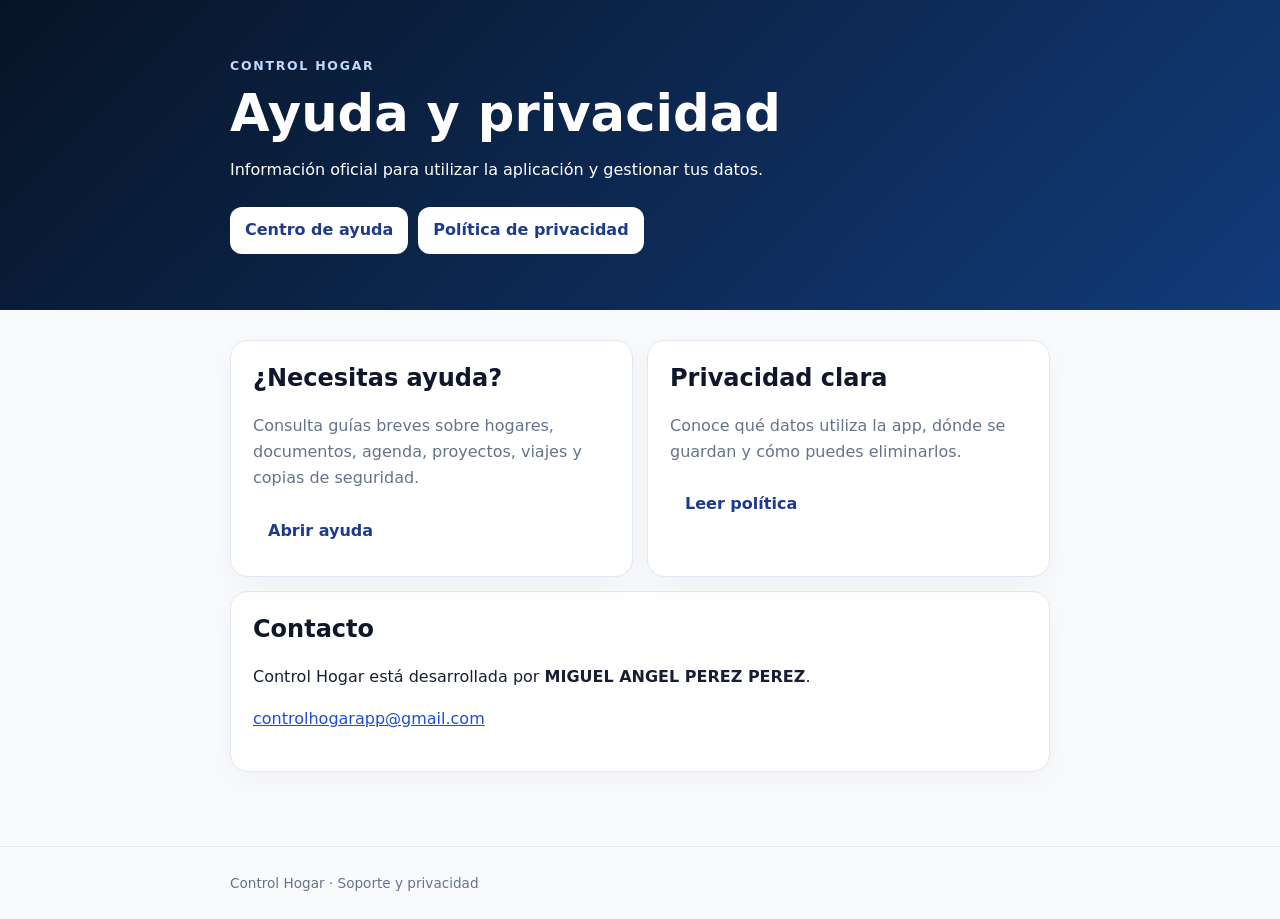
==== index.html @ 7b28769e "Preparar version estable para beta cerrada" ====
<!doctype html><html lang="es"><head><meta charset="utf-8"><meta name="viewport" content="width=device-width,initial-scale=1"><meta name="description" content="Ayuda, privacidad y contacto de Control Hogar."><title>Control Hogar · Ayuda y privacidad</title><link rel="stylesheet" href="styles.css"></head><body><header class="top"><div class="wrap"><div class="eyebrow">Control Hogar</div><h1>Ayuda y privacidad</h1><p>Información oficial para utilizar la aplicación y gestionar tus datos.</p><nav class="nav"><a href="ayuda.html">Centro de ayuda</a><a href="privacidad.html">Política de privacidad</a></nav></div></header><main class="wrap content"><div class="grid"><section class="card"><h2>¿Necesitas ayuda?</h2><p class="muted">Consulta guías breves sobre hogares, documentos, agenda, proyectos, viajes y copias de seguridad.</p><a class="button" href="ayuda.html">Abrir ayuda</a></section><section class="card"><h2>Privacidad clara</h2><p class="muted">Conoce qué datos utiliza la app, dónde se guardan y cómo puedes eliminarlos.</p><a class="button" href="privacidad.html">Leer política</a></section></div><section class="card"><h2>Contacto</h2><p>Control Hogar está desarrollada por <strong>MIGUEL ANGEL PEREZ PEREZ</strong>.</p><p><a href="mailto:controlhogarapp@gmail.com">controlhogarapp@gmail.com</a></p></section></main><footer><div class="wrap">Control Hogar · Soporte y privacidad</div></footer></body></html>
---- styles.css ----
:root{font-family:Inter,ui-sans-serif,system-ui,-apple-system,BlinkMacSystemFont,"Segoe UI",sans-serif;color:#172033;background:#f8fafc;line-height:1.65}*{box-sizing:border-box}body{margin:0}.top{background:linear-gradient(135deg,#071426,#123b7a);color:#fff;padding:56px 20px}.wrap{width:min(820px,calc(100% - 32px));margin:auto}.eyebrow{color:#bfdbfe;font-size:.78rem;font-weight:800;letter-spacing:.14em;text-transform:uppercase}h1{font-size:clamp(2rem,6vw,3.2rem);line-height:1.1;margin:.5rem 0 1rem}h2{color:#0f172a;line-height:1.25;margin-top:0}a{color:#1d4ed8}.top a{color:#dbeafe}.nav{display:flex;gap:10px;flex-wrap:wrap;margin-top:24px}.nav a,.button{display:inline-flex;align-items:center;border-radius:12px;padding:10px 15px;font-weight:700;text-decoration:none;background:#fff;color:#1e3a8a}.content{padding:30px 0 60px}.card{background:#fff;border:1px solid #e2e8f0;border-radius:18px;padding:22px;margin:14px 0;box-shadow:0 8px 30px rgba(15,23,42,.04)}.grid{display:grid;grid-template-columns:repeat(2,minmax(0,1fr));gap:14px}.grid .card{margin:0}.muted{color:#64748b}.small{font-size:.88rem}.steps{padding-left:1.25rem}.steps li{margin:.55rem 0}code{background:#f1f5f9;border-radius:5px;padding:2px 5px}footer{border-top:1px solid #e2e8f0;padding:25px 0;color:#64748b;font-size:.85rem}@media(max-width:640px){.grid{grid-template-columns:1fr}.top{padding:42px 12px}.content{padding-top:18px}}
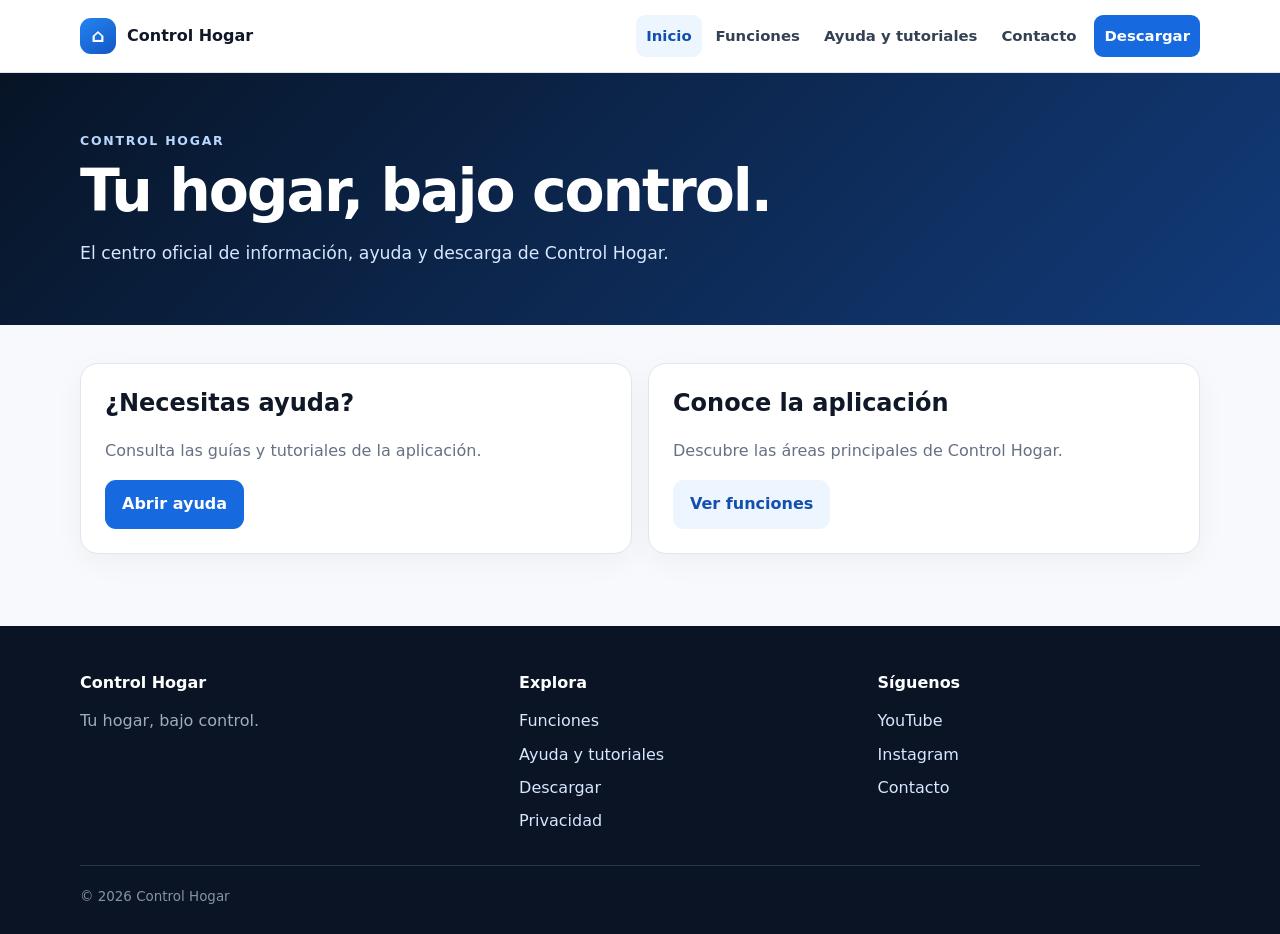
==== commit 2f2dcb68: "Amplía la web con navegación y tutoriales" ====
--- a/index.html
+++ b/index.html
@@ -1 +1 @@
-<!doctype html><html lang="es"><head><meta charset="utf-8"><meta name="viewport" content="width=device-width,initial-scale=1"><meta name="description" content="Ayuda, privacidad y contacto de Control Hogar."><title>Control Hogar · Ayuda y privacidad</title><link rel="stylesheet" href="styles.css"></head><body><header class="top"><div class="wrap"><div class="eyebrow">Control Hogar</div><h1>Ayuda y privacidad</h1><p>Información oficial para utilizar la aplicación y gestionar tus datos.</p><nav class="nav"><a href="ayuda.html">Centro de ayuda</a><a href="privacidad.html">Política de privacidad</a></nav></div></header><main class="wrap content"><div class="grid"><section class="card"><h2>¿Necesitas ayuda?</h2><p class="muted">Consulta guías breves sobre hogares, documentos, agenda, proyectos, viajes y copias de seguridad.</p><a class="button" href="ayuda.html">Abrir ayuda</a></section><section class="card"><h2>Privacidad clara</h2><p class="muted">Conoce qué datos utiliza la app, dónde se guardan y cómo puedes eliminarlos.</p><a class="button" href="privacidad.html">Leer política</a></section></div><section class="card"><h2>Contacto</h2><p>Control Hogar está desarrollada por <strong>MIGUEL ANGEL PEREZ PEREZ</strong>.</p><p><a href="mailto:controlhogarapp@gmail.com">controlhogarapp@gmail.com</a></p></section></main><footer><div class="wrap">Control Hogar · Soporte y privacidad</div></footer></body></html>
+<!doctype html><html lang="es"><head><meta charset="utf-8"><meta name="viewport" content="width=device-width,initial-scale=1"><meta name="description" content="Control Hogar, la app Android para organizar la información de tu hogar."><title>Control Hogar · Tu hogar, bajo control</title><link rel="stylesheet" href="styles.css"></head><body><header class="site-header"><div class="wrap header-inner"><a class="brand" href="index.html"><span class="brand-mark" aria-hidden="true">⌂</span><span>Control Hogar</span></a><nav class="site-nav" aria-label="Navegación principal"><a href="index.html" aria-current="page">Inicio</a><a href="funciones.html">Funciones</a><a href="ayuda.html">Ayuda y tutoriales</a><a href="contacto.html">Contacto</a><a href="descargar.html" class="nav-download">Descargar</a></nav></div></header><main><section class="page-hero"><div class="wrap"><div class="eyebrow">Control Hogar</div><h1>Tu hogar, bajo control.</h1><p>El centro oficial de información, ayuda y descarga de Control Hogar.</p></div></section><div class="wrap content"><div class="grid"><section class="card"><h2>¿Necesitas ayuda?</h2><p class="muted">Consulta las guías y tutoriales de la aplicación.</p><a class="button" href="ayuda.html">Abrir ayuda</a></section><section class="card"><h2>Conoce la aplicación</h2><p class="muted">Descubre las áreas principales de Control Hogar.</p><a class="button button-secondary" href="funciones.html">Ver funciones</a></section></div></div></main><footer class="site-footer"><div class="wrap"><div class="footer-grid"><div><h2>Control Hogar</h2><p>Tu hogar, bajo control.</p></div><div><h3>Explora</h3><div class="footer-links"><a href="funciones.html">Funciones</a><a href="ayuda.html">Ayuda y tutoriales</a><a href="descargar.html">Descargar</a><a href="privacidad.html">Privacidad</a></div></div><div><h3>Síguenos</h3><div class="footer-links"><a href="https://www.youtube.com/@ControlHogar" target="_blank" rel="noopener noreferrer">YouTube</a><a href="https://www.instagram.com/controlhogarapp/" target="_blank" rel="noopener noreferrer">Instagram</a><a href="contacto.html">Contacto</a></div></div></div><div class="footer-bottom">© 2026 Control Hogar</div></div></footer></body></html>
--- a/styles.css
+++ b/styles.css
@@ -1 +1 @@
-:root{font-family:Inter,ui-sans-serif,system-ui,-apple-system,BlinkMacSystemFont,"Segoe UI",sans-serif;color:#172033;background:#f8fafc;line-height:1.65}*{box-sizing:border-box}body{margin:0}.top{background:linear-gradient(135deg,#071426,#123b7a);color:#fff;padding:56px 20px}.wrap{width:min(820px,calc(100% - 32px));margin:auto}.eyebrow{color:#bfdbfe;font-size:.78rem;font-weight:800;letter-spacing:.14em;text-transform:uppercase}h1{font-size:clamp(2rem,6vw,3.2rem);line-height:1.1;margin:.5rem 0 1rem}h2{color:#0f172a;line-height:1.25;margin-top:0}a{color:#1d4ed8}.top a{color:#dbeafe}.nav{display:flex;gap:10px;flex-wrap:wrap;margin-top:24px}.nav a,.button{display:inline-flex;align-items:center;border-radius:12px;padding:10px 15px;font-weight:700;text-decoration:none;background:#fff;color:#1e3a8a}.content{padding:30px 0 60px}.card{background:#fff;border:1px solid #e2e8f0;border-radius:18px;padding:22px;margin:14px 0;box-shadow:0 8px 30px rgba(15,23,42,.04)}.grid{display:grid;grid-template-columns:repeat(2,minmax(0,1fr));gap:14px}.grid .card{margin:0}.muted{color:#64748b}.small{font-size:.88rem}.steps{padding-left:1.25rem}.steps li{margin:.55rem 0}code{background:#f1f5f9;border-radius:5px;padding:2px 5px}footer{border-top:1px solid #e2e8f0;padding:25px 0;color:#64748b;font-size:.85rem}@media(max-width:640px){.grid{grid-template-columns:1fr}.top{padding:42px 12px}.content{padding-top:18px}}
+:root{font-family:Inter,ui-sans-serif,system-ui,-apple-system,BlinkMacSystemFont,"Segoe UI",sans-serif;color:#172033;background:#f7f9fc;line-height:1.65;--blue:#1769e0;--ink:#101828;--muted:#667085;--line:#dfe6ef;--surface:#fff;--soft:#edf5ff}*{box-sizing:border-box}html{scroll-behavior:smooth}body{margin:0}a{color:#175cd3}.wrap{width:min(1120px,calc(100% - 40px));margin-inline:auto}.site-header{background:#fff;border-bottom:1px solid var(--line);position:sticky;top:0;z-index:20}.header-inner{min-height:72px;display:flex;align-items:center;justify-content:space-between;gap:28px}.brand{display:inline-flex;align-items:center;gap:11px;color:var(--ink);font-weight:800;text-decoration:none;white-space:nowrap}.brand-mark{width:36px;height:36px;display:grid;place-items:center;border-radius:11px;background:linear-gradient(145deg,#2484f2,#1257c4);color:#fff;font-size:1.15rem}.site-nav{display:flex;align-items:center;gap:4px}.site-nav a{color:#344054;text-decoration:none;font-size:.93rem;font-weight:650;padding:9px 10px;border-radius:9px}.site-nav a:hover,.site-nav a[aria-current="page"]{background:var(--soft);color:#124fae}.site-nav .nav-download{background:var(--blue);color:#fff;margin-left:4px}.site-nav .nav-download:hover,.site-nav .nav-download[aria-current="page"]{background:#1258bd;color:#fff}.page-hero{background:linear-gradient(135deg,#071426,#123b7a);color:#fff;padding:58px 0}.page-hero .wrap{max-width:1120px}.eyebrow{color:#b9d8ff;font-size:.78rem;font-weight:800;letter-spacing:.14em;text-transform:uppercase}.page-hero h1{font-size:clamp(2.15rem,6vw,3.65rem);line-height:1.08;letter-spacing:-.035em;margin:.5rem 0 1rem}.page-hero p{max-width:680px;color:#d7e7ff;font-size:1.08rem;margin:0}.content{padding:38px 0 72px}.content-narrow{max-width:820px}.section-heading{margin:0 0 20px}.section-heading h2{font-size:clamp(1.55rem,4vw,2.15rem);line-height:1.2;margin:0 0 6px}.section-heading p{margin:0}.card{background:var(--surface);border:1px solid var(--line);border-radius:18px;padding:24px;margin:16px 0;box-shadow:0 8px 30px rgba(15,23,42,.045)}.grid{display:grid;grid-template-columns:repeat(2,minmax(0,1fr));gap:16px}.grid .card{margin:0}.card h2,.card h3{color:var(--ink);line-height:1.25;margin-top:0}.muted{color:var(--muted)}.small{font-size:.88rem}.steps{padding-left:1.25rem}.steps li{margin:.55rem 0}.button{display:inline-flex;align-items:center;justify-content:center;border-radius:11px;padding:11px 17px;font-weight:750;text-decoration:none;background:var(--blue);color:#fff}.button:hover{background:#1258bd}.button-secondary{background:var(--soft);color:#124fae}.button-secondary:hover{background:#dbeaff}.tutorial-grid{display:grid;grid-template-columns:repeat(3,minmax(0,1fr));gap:16px;margin-bottom:48px}.tutorial-card{display:flex;flex-direction:column;min-height:230px;margin:0}.tutorial-card .button{margin-top:auto;align-self:flex-start}.tutorial-number{display:inline-flex;align-items:center;gap:8px;color:#175cd3;font-size:.76rem;font-weight:800;letter-spacing:.09em;text-transform:uppercase}.tutorial-number::before{content:"";width:8px;height:8px;border-radius:50%;background:#2885f3}.tutorial-card.is-upcoming{background:#fbfcfe;box-shadow:none}.tutorial-card.is-upcoming .tutorial-number{color:#667085}.tutorial-card.is-upcoming .tutorial-number::before{background:#98a2b3}.guide-list{display:grid;gap:14px}.video-frame{position:relative;aspect-ratio:16/9;background:#071426;border-radius:18px;overflow:hidden;box-shadow:0 12px 40px rgba(7,20,38,.18)}.video-frame iframe{position:absolute;inset:0;width:100%;height:100%;border:0}.tutorial-layout{display:grid;grid-template-columns:minmax(0,1.45fr) minmax(280px,.75fr);gap:24px;align-items:start}.tutorial-summary{margin-top:0}.tutorial-summary li{margin:.65rem 0}.back-link{display:inline-flex;margin-bottom:18px;font-weight:700;text-decoration:none}.site-footer{background:#0b1424;color:#cbd5e1;padding:44px 0 26px}.footer-grid{display:grid;grid-template-columns:1.25fr 1fr 1fr;gap:36px}.site-footer h2,.site-footer h3{color:#fff;margin:0 0 12px;font-size:1rem}.site-footer p{margin:.35rem 0;color:#9eacc0}.footer-links{display:grid;gap:7px}.site-footer a{color:#d7e7ff;text-decoration:none}.site-footer a:hover{text-decoration:underline}.footer-bottom{border-top:1px solid #27364c;margin-top:30px;padding-top:20px;color:#8492a7;font-size:.84rem}code{background:#eef2f6;border-radius:5px;padding:2px 5px}@media(max-width:860px){.header-inner{align-items:flex-start;flex-direction:column;gap:8px;padding-block:13px}.site-header{position:static}.site-nav{width:100%;overflow-x:auto;padding-bottom:4px}.site-nav a{white-space:nowrap}.tutorial-grid{grid-template-columns:repeat(2,minmax(0,1fr))}.tutorial-layout{grid-template-columns:1fr}.footer-grid{grid-template-columns:1fr 1fr}}@media(max-width:640px){.wrap{width:min(100% - 28px,1120px)}.grid,.tutorial-grid{grid-template-columns:1fr}.page-hero{padding:42px 0}.content{padding-top:22px}.card{padding:20px}.tutorial-card{min-height:0}.footer-grid{grid-template-columns:1fr;gap:24px}.site-nav a{padding:8px 9px;font-size:.89rem}}
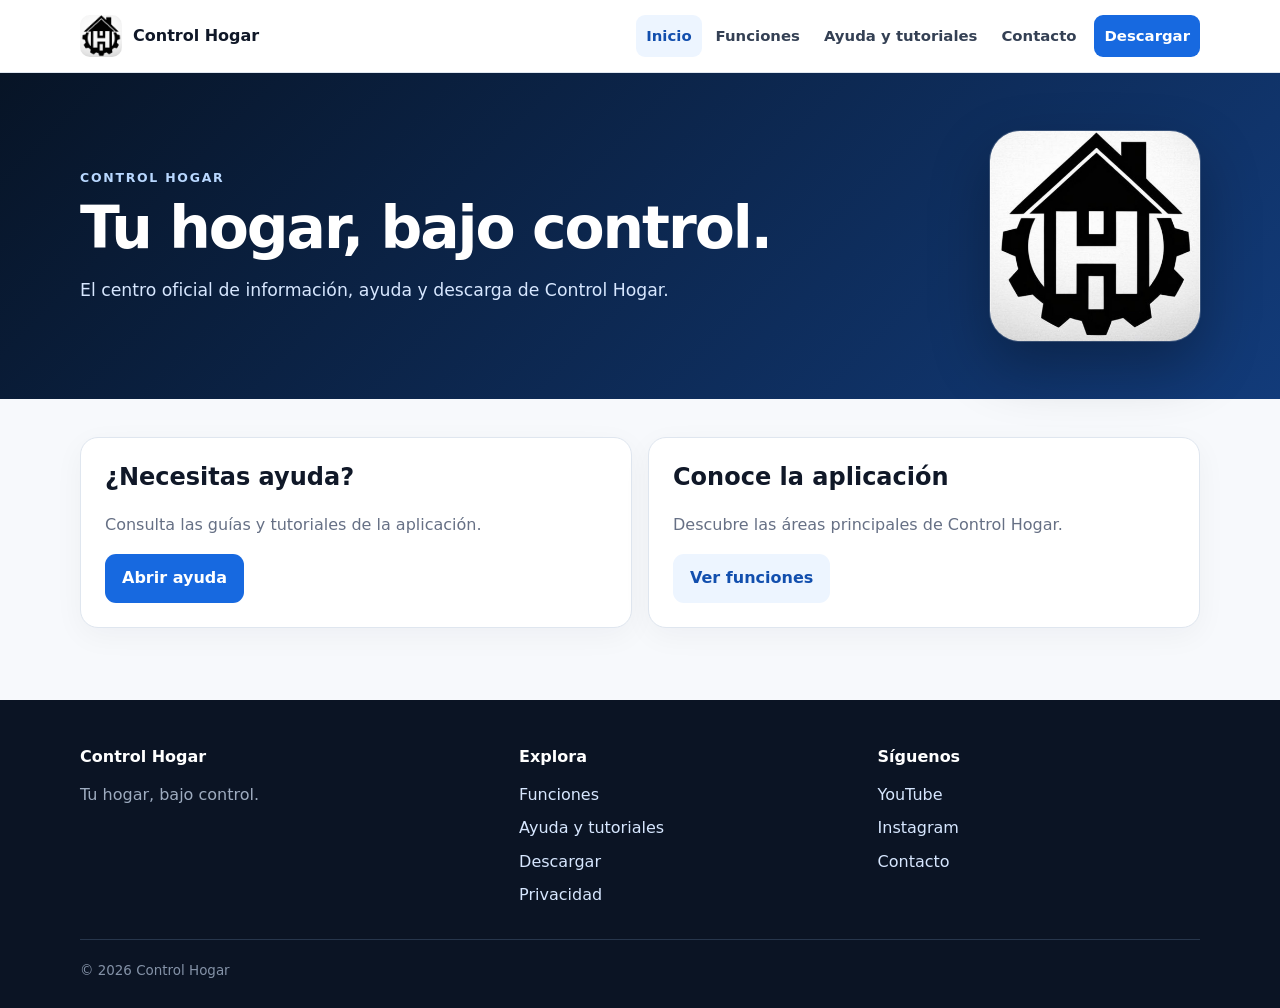
==== commit 8c454fbb: "Añade el logotipo oficial a la web" ====
--- a/index.html
+++ b/index.html
@@ -1 +1 @@
-<!doctype html><html lang="es"><head><meta charset="utf-8"><meta name="viewport" content="width=device-width,initial-scale=1"><meta name="description" content="Control Hogar, la app Android para organizar la información de tu hogar."><title>Control Hogar · Tu hogar, bajo control</title><link rel="stylesheet" href="styles.css"></head><body><header class="site-header"><div class="wrap header-inner"><a class="brand" href="index.html"><span class="brand-mark" aria-hidden="true">⌂</span><span>Control Hogar</span></a><nav class="site-nav" aria-label="Navegación principal"><a href="index.html" aria-current="page">Inicio</a><a href="funciones.html">Funciones</a><a href="ayuda.html">Ayuda y tutoriales</a><a href="contacto.html">Contacto</a><a href="descargar.html" class="nav-download">Descargar</a></nav></div></header><main><section class="page-hero"><div class="wrap"><div class="eyebrow">Control Hogar</div><h1>Tu hogar, bajo control.</h1><p>El centro oficial de información, ayuda y descarga de Control Hogar.</p></div></section><div class="wrap content"><div class="grid"><section class="card"><h2>¿Necesitas ayuda?</h2><p class="muted">Consulta las guías y tutoriales de la aplicación.</p><a class="button" href="ayuda.html">Abrir ayuda</a></section><section class="card"><h2>Conoce la aplicación</h2><p class="muted">Descubre las áreas principales de Control Hogar.</p><a class="button button-secondary" href="funciones.html">Ver funciones</a></section></div></div></main><footer class="site-footer"><div class="wrap"><div class="footer-grid"><div><h2>Control Hogar</h2><p>Tu hogar, bajo control.</p></div><div><h3>Explora</h3><div class="footer-links"><a href="funciones.html">Funciones</a><a href="ayuda.html">Ayuda y tutoriales</a><a href="descargar.html">Descargar</a><a href="privacidad.html">Privacidad</a></div></div><div><h3>Síguenos</h3><div class="footer-links"><a href="https://www.youtube.com/@ControlHogar" target="_blank" rel="noopener noreferrer">YouTube</a><a href="https://www.instagram.com/controlhogarapp/" target="_blank" rel="noopener noreferrer">Instagram</a><a href="contacto.html">Contacto</a></div></div></div><div class="footer-bottom">© 2026 Control Hogar</div></div></footer></body></html>
+<!doctype html><html lang="es"><head><meta charset="utf-8"><meta name="viewport" content="width=device-width,initial-scale=1"><meta name="description" content="Control Hogar, la app Android para organizar la información de tu hogar."><title>Control Hogar · Tu hogar, bajo control</title><link rel="stylesheet" href="styles.css"></head><body><header class="site-header"><div class="wrap header-inner"><a class="brand" href="index.html" aria-label="Control Hogar, ir al inicio"><img class="brand-logo" src="logo-control-hogar.jpg" alt=""><span>Control Hogar</span></a><nav class="site-nav" aria-label="Navegación principal"><a href="index.html" aria-current="page">Inicio</a><a href="funciones.html">Funciones</a><a href="ayuda.html">Ayuda y tutoriales</a><a href="contacto.html">Contacto</a><a href="descargar.html" class="nav-download">Descargar</a></nav></div></header><main><section class="page-hero"><div class="wrap home-hero-inner"><div><div class="eyebrow">Control Hogar</div><h1>Tu hogar, bajo control.</h1><p>El centro oficial de información, ayuda y descarga de Control Hogar.</p></div><img class="hero-logo" src="logo-control-hogar.jpg" alt="Logotipo de Control Hogar"></div></section><div class="wrap content"><div class="grid"><section class="card"><h2>¿Necesitas ayuda?</h2><p class="muted">Consulta las guías y tutoriales de la aplicación.</p><a class="button" href="ayuda.html">Abrir ayuda</a></section><section class="card"><h2>Conoce la aplicación</h2><p class="muted">Descubre las áreas principales de Control Hogar.</p><a class="button button-secondary" href="funciones.html">Ver funciones</a></section></div></div></main><footer class="site-footer"><div class="wrap"><div class="footer-grid"><div><h2>Control Hogar</h2><p>Tu hogar, bajo control.</p></div><div><h3>Explora</h3><div class="footer-links"><a href="funciones.html">Funciones</a><a href="ayuda.html">Ayuda y tutoriales</a><a href="descargar.html">Descargar</a><a href="privacidad.html">Privacidad</a></div></div><div><h3>Síguenos</h3><div class="footer-links"><a href="https://www.youtube.com/@ControlHogar" target="_blank" rel="noopener noreferrer">YouTube</a><a href="https://www.instagram.com/controlhogarapp/" target="_blank" rel="noopener noreferrer">Instagram</a><a href="contacto.html">Contacto</a></div></div></div><div class="footer-bottom">© 2026 Control Hogar</div></div></footer></body></html>
--- a/styles.css
+++ b/styles.css
@@ -1 +1 @@
-:root{font-family:Inter,ui-sans-serif,system-ui,-apple-system,BlinkMacSystemFont,"Segoe UI",sans-serif;color:#172033;background:#f7f9fc;line-height:1.65;--blue:#1769e0;--ink:#101828;--muted:#667085;--line:#dfe6ef;--surface:#fff;--soft:#edf5ff}*{box-sizing:border-box}html{scroll-behavior:smooth}body{margin:0}a{color:#175cd3}.wrap{width:min(1120px,calc(100% - 40px));margin-inline:auto}.site-header{background:#fff;border-bottom:1px solid var(--line);position:sticky;top:0;z-index:20}.header-inner{min-height:72px;display:flex;align-items:center;justify-content:space-between;gap:28px}.brand{display:inline-flex;align-items:center;gap:11px;color:var(--ink);font-weight:800;text-decoration:none;white-space:nowrap}.brand-mark{width:36px;height:36px;display:grid;place-items:center;border-radius:11px;background:linear-gradient(145deg,#2484f2,#1257c4);color:#fff;font-size:1.15rem}.site-nav{display:flex;align-items:center;gap:4px}.site-nav a{color:#344054;text-decoration:none;font-size:.93rem;font-weight:650;padding:9px 10px;border-radius:9px}.site-nav a:hover,.site-nav a[aria-current="page"]{background:var(--soft);color:#124fae}.site-nav .nav-download{background:var(--blue);color:#fff;margin-left:4px}.site-nav .nav-download:hover,.site-nav .nav-download[aria-current="page"]{background:#1258bd;color:#fff}.page-hero{background:linear-gradient(135deg,#071426,#123b7a);color:#fff;padding:58px 0}.page-hero .wrap{max-width:1120px}.eyebrow{color:#b9d8ff;font-size:.78rem;font-weight:800;letter-spacing:.14em;text-transform:uppercase}.page-hero h1{font-size:clamp(2.15rem,6vw,3.65rem);line-height:1.08;letter-spacing:-.035em;margin:.5rem 0 1rem}.page-hero p{max-width:680px;color:#d7e7ff;font-size:1.08rem;margin:0}.content{padding:38px 0 72px}.content-narrow{max-width:820px}.section-heading{margin:0 0 20px}.section-heading h2{font-size:clamp(1.55rem,4vw,2.15rem);line-height:1.2;margin:0 0 6px}.section-heading p{margin:0}.card{background:var(--surface);border:1px solid var(--line);border-radius:18px;padding:24px;margin:16px 0;box-shadow:0 8px 30px rgba(15,23,42,.045)}.grid{display:grid;grid-template-columns:repeat(2,minmax(0,1fr));gap:16px}.grid .card{margin:0}.card h2,.card h3{color:var(--ink);line-height:1.25;margin-top:0}.muted{color:var(--muted)}.small{font-size:.88rem}.steps{padding-left:1.25rem}.steps li{margin:.55rem 0}.button{display:inline-flex;align-items:center;justify-content:center;border-radius:11px;padding:11px 17px;font-weight:750;text-decoration:none;background:var(--blue);color:#fff}.button:hover{background:#1258bd}.button-secondary{background:var(--soft);color:#124fae}.button-secondary:hover{background:#dbeaff}.tutorial-grid{display:grid;grid-template-columns:repeat(3,minmax(0,1fr));gap:16px;margin-bottom:48px}.tutorial-card{display:flex;flex-direction:column;min-height:230px;margin:0}.tutorial-card .button{margin-top:auto;align-self:flex-start}.tutorial-number{display:inline-flex;align-items:center;gap:8px;color:#175cd3;font-size:.76rem;font-weight:800;letter-spacing:.09em;text-transform:uppercase}.tutorial-number::before{content:"";width:8px;height:8px;border-radius:50%;background:#2885f3}.tutorial-card.is-upcoming{background:#fbfcfe;box-shadow:none}.tutorial-card.is-upcoming .tutorial-number{color:#667085}.tutorial-card.is-upcoming .tutorial-number::before{background:#98a2b3}.guide-list{display:grid;gap:14px}.video-frame{position:relative;aspect-ratio:16/9;background:#071426;border-radius:18px;overflow:hidden;box-shadow:0 12px 40px rgba(7,20,38,.18)}.video-frame iframe{position:absolute;inset:0;width:100%;height:100%;border:0}.tutorial-layout{display:grid;grid-template-columns:minmax(0,1.45fr) minmax(280px,.75fr);gap:24px;align-items:start}.tutorial-summary{margin-top:0}.tutorial-summary li{margin:.65rem 0}.back-link{display:inline-flex;margin-bottom:18px;font-weight:700;text-decoration:none}.site-footer{background:#0b1424;color:#cbd5e1;padding:44px 0 26px}.footer-grid{display:grid;grid-template-columns:1.25fr 1fr 1fr;gap:36px}.site-footer h2,.site-footer h3{color:#fff;margin:0 0 12px;font-size:1rem}.site-footer p{margin:.35rem 0;color:#9eacc0}.footer-links{display:grid;gap:7px}.site-footer a{color:#d7e7ff;text-decoration:none}.site-footer a:hover{text-decoration:underline}.footer-bottom{border-top:1px solid #27364c;margin-top:30px;padding-top:20px;color:#8492a7;font-size:.84rem}code{background:#eef2f6;border-radius:5px;padding:2px 5px}@media(max-width:860px){.header-inner{align-items:flex-start;flex-direction:column;gap:8px;padding-block:13px}.site-header{position:static}.site-nav{width:100%;overflow-x:auto;padding-bottom:4px}.site-nav a{white-space:nowrap}.tutorial-grid{grid-template-columns:repeat(2,minmax(0,1fr))}.tutorial-layout{grid-template-columns:1fr}.footer-grid{grid-template-columns:1fr 1fr}}@media(max-width:640px){.wrap{width:min(100% - 28px,1120px)}.grid,.tutorial-grid{grid-template-columns:1fr}.page-hero{padding:42px 0}.content{padding-top:22px}.card{padding:20px}.tutorial-card{min-height:0}.footer-grid{grid-template-columns:1fr;gap:24px}.site-nav a{padding:8px 9px;font-size:.89rem}}
+:root{font-family:Inter,ui-sans-serif,system-ui,-apple-system,BlinkMacSystemFont,"Segoe UI",sans-serif;color:#172033;background:#f7f9fc;line-height:1.65;--blue:#1769e0;--ink:#101828;--muted:#667085;--line:#dfe6ef;--surface:#fff;--soft:#edf5ff}*{box-sizing:border-box}html{scroll-behavior:smooth}body{margin:0}img{max-width:100%}a{color:#175cd3}.wrap{width:min(1120px,calc(100% - 40px));margin-inline:auto}.site-header{background:#fff;border-bottom:1px solid var(--line);position:sticky;top:0;z-index:20}.header-inner{min-height:72px;display:flex;align-items:center;justify-content:space-between;gap:28px}.brand{display:inline-flex;align-items:center;gap:11px;color:var(--ink);font-weight:800;text-decoration:none;white-space:nowrap}.brand-logo{width:42px;height:42px;display:block;border-radius:10px;object-fit:cover}.site-nav{display:flex;align-items:center;gap:4px}.site-nav a{color:#344054;text-decoration:none;font-size:.93rem;font-weight:650;padding:9px 10px;border-radius:9px}.site-nav a:hover,.site-nav a[aria-current="page"]{background:var(--soft);color:#124fae}.site-nav .nav-download{background:var(--blue);color:#fff;margin-left:4px}.site-nav .nav-download:hover,.site-nav .nav-download[aria-current="page"]{background:#1258bd;color:#fff}.page-hero{background:linear-gradient(135deg,#071426,#123b7a);color:#fff;padding:58px 0}.page-hero .wrap{max-width:1120px}.home-hero-inner{display:grid;grid-template-columns:minmax(0,1fr) auto;gap:48px;align-items:center}.hero-logo{width:clamp(132px,18vw,210px);aspect-ratio:1;border-radius:30px;box-shadow:0 24px 60px rgba(0,0,0,.3);outline:1px solid rgba(255,255,255,.18)}.eyebrow{color:#b9d8ff;font-size:.78rem;font-weight:800;letter-spacing:.14em;text-transform:uppercase}.page-hero h1{font-size:clamp(2.15rem,6vw,3.65rem);line-height:1.08;letter-spacing:-.035em;margin:.5rem 0 1rem}.page-hero p{max-width:680px;color:#d7e7ff;font-size:1.08rem;margin:0}.content{padding:38px 0 72px}.content-narrow{max-width:820px}.section-heading{margin:0 0 20px}.section-heading h2{font-size:clamp(1.55rem,4vw,2.15rem);line-height:1.2;margin:0 0 6px}.section-heading p{margin:0}.card{background:var(--surface);border:1px solid var(--line);border-radius:18px;padding:24px;margin:16px 0;box-shadow:0 8px 30px rgba(15,23,42,.045)}.grid{display:grid;grid-template-columns:repeat(2,minmax(0,1fr));gap:16px}.grid .card{margin:0}.card h2,.card h3{color:var(--ink);line-height:1.25;margin-top:0}.muted{color:var(--muted)}.small{font-size:.88rem}.steps{padding-left:1.25rem}.steps li{margin:.55rem 0}.button{display:inline-flex;align-items:center;justify-content:center;border-radius:11px;padding:11px 17px;font-weight:750;text-decoration:none;background:var(--blue);color:#fff}.button:hover{background:#1258bd}.button-secondary{background:var(--soft);color:#124fae}.button-secondary:hover{background:#dbeaff}.tutorial-grid{display:grid;grid-template-columns:repeat(3,minmax(0,1fr));gap:16px;margin-bottom:48px}.tutorial-card{display:flex;flex-direction:column;min-height:230px;margin:0}.tutorial-card .button{margin-top:auto;align-self:flex-start}.tutorial-number{display:inline-flex;align-items:center;gap:8px;color:#175cd3;font-size:.76rem;font-weight:800;letter-spacing:.09em;text-transform:uppercase}.tutorial-number::before{content:"";width:8px;height:8px;border-radius:50%;background:#2885f3}.tutorial-card.is-upcoming{background:#fbfcfe;box-shadow:none}.tutorial-card.is-upcoming .tutorial-number{color:#667085}.tutorial-card.is-upcoming .tutorial-number::before{background:#98a2b3}.guide-list{display:grid;gap:14px}.video-frame{position:relative;aspect-ratio:16/9;background:#071426;border-radius:18px;overflow:hidden;box-shadow:0 12px 40px rgba(7,20,38,.18)}.video-frame iframe{position:absolute;inset:0;width:100%;height:100%;border:0}.tutorial-layout{display:grid;grid-template-columns:minmax(0,1.45fr) minmax(280px,.75fr);gap:24px;align-items:start}.tutorial-summary{margin-top:0}.tutorial-summary li{margin:.65rem 0}.back-link{display:inline-flex;margin-bottom:18px;font-weight:700;text-decoration:none}.site-footer{background:#0b1424;color:#cbd5e1;padding:44px 0 26px}.footer-grid{display:grid;grid-template-columns:1.25fr 1fr 1fr;gap:36px}.site-footer h2,.site-footer h3{color:#fff;margin:0 0 12px;font-size:1rem}.site-footer p{margin:.35rem 0;color:#9eacc0}.footer-links{display:grid;gap:7px}.site-footer a{color:#d7e7ff;text-decoration:none}.site-footer a:hover{text-decoration:underline}.footer-bottom{border-top:1px solid #27364c;margin-top:30px;padding-top:20px;color:#8492a7;font-size:.84rem}code{background:#eef2f6;border-radius:5px;padding:2px 5px}@media(max-width:860px){.header-inner{align-items:flex-start;flex-direction:column;gap:8px;padding-block:13px}.site-header{position:static}.site-nav{width:100%;overflow-x:auto;padding-bottom:4px}.site-nav a{white-space:nowrap}.tutorial-grid{grid-template-columns:repeat(2,minmax(0,1fr))}.tutorial-layout{grid-template-columns:1fr}.footer-grid{grid-template-columns:1fr 1fr}}@media(max-width:640px){.wrap{width:min(100% - 28px,1120px)}.grid,.tutorial-grid{grid-template-columns:1fr}.home-hero-inner{grid-template-columns:1fr;gap:28px}.hero-logo{width:120px;grid-row:1}.page-hero{padding:42px 0}.content{padding-top:22px}.card{padding:20px}.tutorial-card{min-height:0}.footer-grid{grid-template-columns:1fr;gap:24px}.site-nav a{padding:8px 9px;font-size:.89rem}}
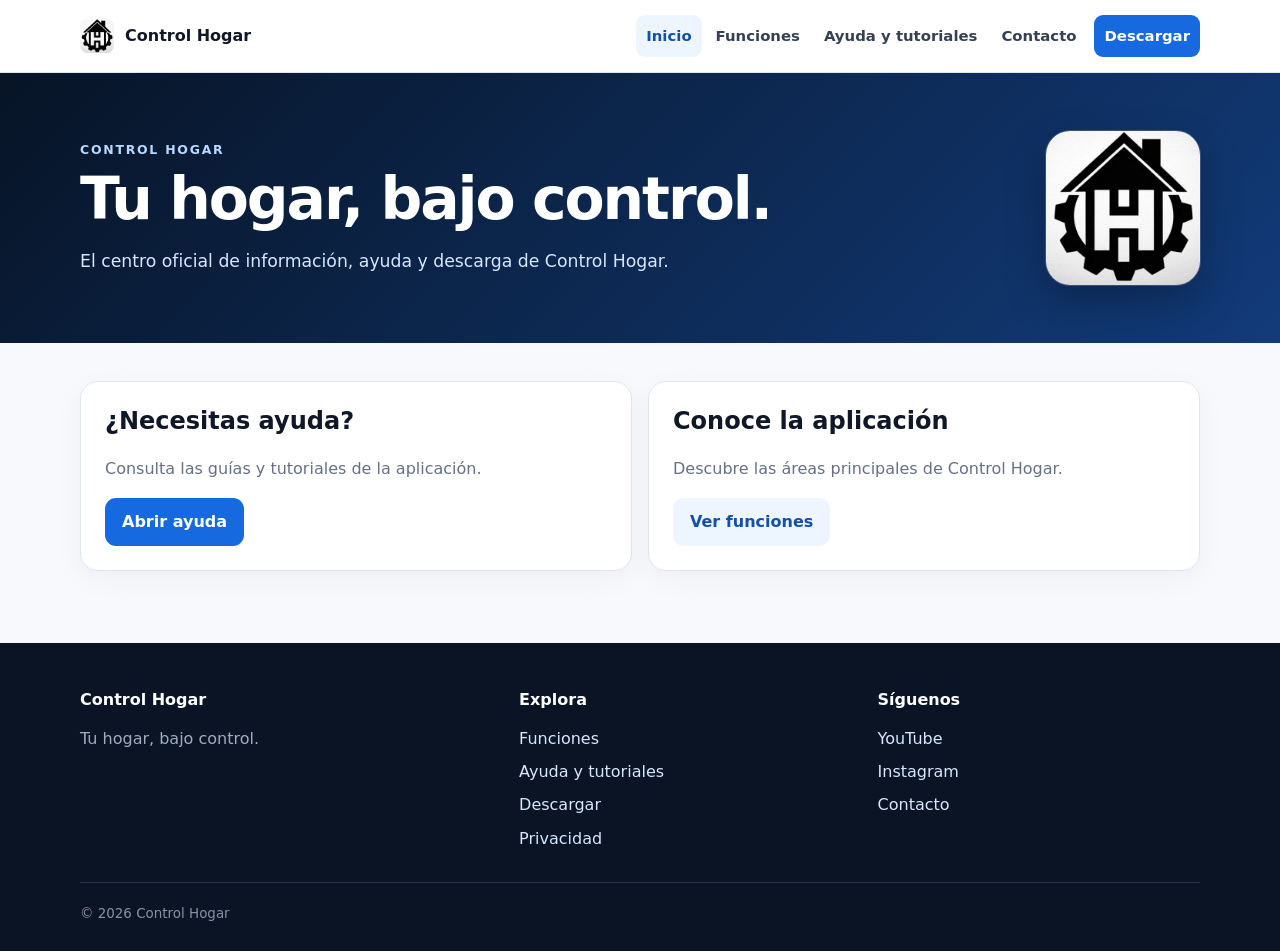
==== commit 277f01aa: "Corrige el tamaño y la caché del logotipo" ====
--- a/index.html
+++ b/index.html
@@ -1 +1 @@
-<!doctype html><html lang="es"><head><meta charset="utf-8"><meta name="viewport" content="width=device-width,initial-scale=1"><meta name="description" content="Control Hogar, la app Android para organizar la información de tu hogar."><title>Control Hogar · Tu hogar, bajo control</title><link rel="stylesheet" href="styles.css"></head><body><header class="site-header"><div class="wrap header-inner"><a class="brand" href="index.html" aria-label="Control Hogar, ir al inicio"><img class="brand-logo" src="logo-control-hogar.jpg" alt=""><span>Control Hogar</span></a><nav class="site-nav" aria-label="Navegación principal"><a href="index.html" aria-current="page">Inicio</a><a href="funciones.html">Funciones</a><a href="ayuda.html">Ayuda y tutoriales</a><a href="contacto.html">Contacto</a><a href="descargar.html" class="nav-download">Descargar</a></nav></div></header><main><section class="page-hero"><div class="wrap home-hero-inner"><div><div class="eyebrow">Control Hogar</div><h1>Tu hogar, bajo control.</h1><p>El centro oficial de información, ayuda y descarga de Control Hogar.</p></div><img class="hero-logo" src="logo-control-hogar.jpg" alt="Logotipo de Control Hogar"></div></section><div class="wrap content"><div class="grid"><section class="card"><h2>¿Necesitas ayuda?</h2><p class="muted">Consulta las guías y tutoriales de la aplicación.</p><a class="button" href="ayuda.html">Abrir ayuda</a></section><section class="card"><h2>Conoce la aplicación</h2><p class="muted">Descubre las áreas principales de Control Hogar.</p><a class="button button-secondary" href="funciones.html">Ver funciones</a></section></div></div></main><footer class="site-footer"><div class="wrap"><div class="footer-grid"><div><h2>Control Hogar</h2><p>Tu hogar, bajo control.</p></div><div><h3>Explora</h3><div class="footer-links"><a href="funciones.html">Funciones</a><a href="ayuda.html">Ayuda y tutoriales</a><a href="descargar.html">Descargar</a><a href="privacidad.html">Privacidad</a></div></div><div><h3>Síguenos</h3><div class="footer-links"><a href="https://www.youtube.com/@ControlHogar" target="_blank" rel="noopener noreferrer">YouTube</a><a href="https://www.instagram.com/controlhogarapp/" target="_blank" rel="noopener noreferrer">Instagram</a><a href="contacto.html">Contacto</a></div></div></div><div class="footer-bottom">© 2026 Control Hogar</div></div></footer></body></html>
+<!doctype html><html lang="es"><head><meta charset="utf-8"><meta name="viewport" content="width=device-width,initial-scale=1"><meta name="description" content="Control Hogar, la app Android para organizar la información de tu hogar."><title>Control Hogar · Tu hogar, bajo control</title><link rel="stylesheet" href="styles.css?v=4"></head><body><header class="site-header"><div class="wrap header-inner"><a class="brand" href="index.html" aria-label="Control Hogar, ir al inicio"><img class="brand-logo" src="logo-control-hogar.jpg" alt=""><span>Control Hogar</span></a><nav class="site-nav" aria-label="Navegación principal"><a href="index.html" aria-current="page">Inicio</a><a href="funciones.html">Funciones</a><a href="ayuda.html">Ayuda y tutoriales</a><a href="contacto.html">Contacto</a><a href="descargar.html" class="nav-download">Descargar</a></nav></div></header><main><section class="page-hero"><div class="wrap home-hero-inner"><div><div class="eyebrow">Control Hogar</div><h1>Tu hogar, bajo control.</h1><p>El centro oficial de información, ayuda y descarga de Control Hogar.</p></div><img class="hero-logo" src="logo-control-hogar.jpg" alt="Logotipo de Control Hogar"></div></section><div class="wrap content"><div class="grid"><section class="card"><h2>¿Necesitas ayuda?</h2><p class="muted">Consulta las guías y tutoriales de la aplicación.</p><a class="button" href="ayuda.html">Abrir ayuda</a></section><section class="card"><h2>Conoce la aplicación</h2><p class="muted">Descubre las áreas principales de Control Hogar.</p><a class="button button-secondary" href="funciones.html">Ver funciones</a></section></div></div></main><footer class="site-footer"><div class="wrap"><div class="footer-grid"><div><h2>Control Hogar</h2><p>Tu hogar, bajo control.</p></div><div><h3>Explora</h3><div class="footer-links"><a href="funciones.html">Funciones</a><a href="ayuda.html">Ayuda y tutoriales</a><a href="descargar.html">Descargar</a><a href="privacidad.html">Privacidad</a></div></div><div><h3>Síguenos</h3><div class="footer-links"><a href="https://www.youtube.com/@ControlHogar" target="_blank" rel="noopener noreferrer">YouTube</a><a href="https://www.instagram.com/controlhogarapp/" target="_blank" rel="noopener noreferrer">Instagram</a><a href="contacto.html">Contacto</a></div></div></div><div class="footer-bottom">© 2026 Control Hogar</div></div></footer></body></html>
--- a/styles.css
+++ b/styles.css
@@ -1 +1 @@
-:root{font-family:Inter,ui-sans-serif,system-ui,-apple-system,BlinkMacSystemFont,"Segoe UI",sans-serif;color:#172033;background:#f7f9fc;line-height:1.65;--blue:#1769e0;--ink:#101828;--muted:#667085;--line:#dfe6ef;--surface:#fff;--soft:#edf5ff}*{box-sizing:border-box}html{scroll-behavior:smooth}body{margin:0}img{max-width:100%}a{color:#175cd3}.wrap{width:min(1120px,calc(100% - 40px));margin-inline:auto}.site-header{background:#fff;border-bottom:1px solid var(--line);position:sticky;top:0;z-index:20}.header-inner{min-height:72px;display:flex;align-items:center;justify-content:space-between;gap:28px}.brand{display:inline-flex;align-items:center;gap:11px;color:var(--ink);font-weight:800;text-decoration:none;white-space:nowrap}.brand-logo{width:42px;height:42px;display:block;border-radius:10px;object-fit:cover}.site-nav{display:flex;align-items:center;gap:4px}.site-nav a{color:#344054;text-decoration:none;font-size:.93rem;font-weight:650;padding:9px 10px;border-radius:9px}.site-nav a:hover,.site-nav a[aria-current="page"]{background:var(--soft);color:#124fae}.site-nav .nav-download{background:var(--blue);color:#fff;margin-left:4px}.site-nav .nav-download:hover,.site-nav .nav-download[aria-current="page"]{background:#1258bd;color:#fff}.page-hero{background:linear-gradient(135deg,#071426,#123b7a);color:#fff;padding:58px 0}.page-hero .wrap{max-width:1120px}.home-hero-inner{display:grid;grid-template-columns:minmax(0,1fr) auto;gap:48px;align-items:center}.hero-logo{width:clamp(132px,18vw,210px);aspect-ratio:1;border-radius:30px;box-shadow:0 24px 60px rgba(0,0,0,.3);outline:1px solid rgba(255,255,255,.18)}.eyebrow{color:#b9d8ff;font-size:.78rem;font-weight:800;letter-spacing:.14em;text-transform:uppercase}.page-hero h1{font-size:clamp(2.15rem,6vw,3.65rem);line-height:1.08;letter-spacing:-.035em;margin:.5rem 0 1rem}.page-hero p{max-width:680px;color:#d7e7ff;font-size:1.08rem;margin:0}.content{padding:38px 0 72px}.content-narrow{max-width:820px}.section-heading{margin:0 0 20px}.section-heading h2{font-size:clamp(1.55rem,4vw,2.15rem);line-height:1.2;margin:0 0 6px}.section-heading p{margin:0}.card{background:var(--surface);border:1px solid var(--line);border-radius:18px;padding:24px;margin:16px 0;box-shadow:0 8px 30px rgba(15,23,42,.045)}.grid{display:grid;grid-template-columns:repeat(2,minmax(0,1fr));gap:16px}.grid .card{margin:0}.card h2,.card h3{color:var(--ink);line-height:1.25;margin-top:0}.muted{color:var(--muted)}.small{font-size:.88rem}.steps{padding-left:1.25rem}.steps li{margin:.55rem 0}.button{display:inline-flex;align-items:center;justify-content:center;border-radius:11px;padding:11px 17px;font-weight:750;text-decoration:none;background:var(--blue);color:#fff}.button:hover{background:#1258bd}.button-secondary{background:var(--soft);color:#124fae}.button-secondary:hover{background:#dbeaff}.tutorial-grid{display:grid;grid-template-columns:repeat(3,minmax(0,1fr));gap:16px;margin-bottom:48px}.tutorial-card{display:flex;flex-direction:column;min-height:230px;margin:0}.tutorial-card .button{margin-top:auto;align-self:flex-start}.tutorial-number{display:inline-flex;align-items:center;gap:8px;color:#175cd3;font-size:.76rem;font-weight:800;letter-spacing:.09em;text-transform:uppercase}.tutorial-number::before{content:"";width:8px;height:8px;border-radius:50%;background:#2885f3}.tutorial-card.is-upcoming{background:#fbfcfe;box-shadow:none}.tutorial-card.is-upcoming .tutorial-number{color:#667085}.tutorial-card.is-upcoming .tutorial-number::before{background:#98a2b3}.guide-list{display:grid;gap:14px}.video-frame{position:relative;aspect-ratio:16/9;background:#071426;border-radius:18px;overflow:hidden;box-shadow:0 12px 40px rgba(7,20,38,.18)}.video-frame iframe{position:absolute;inset:0;width:100%;height:100%;border:0}.tutorial-layout{display:grid;grid-template-columns:minmax(0,1.45fr) minmax(280px,.75fr);gap:24px;align-items:start}.tutorial-summary{margin-top:0}.tutorial-summary li{margin:.65rem 0}.back-link{display:inline-flex;margin-bottom:18px;font-weight:700;text-decoration:none}.site-footer{background:#0b1424;color:#cbd5e1;padding:44px 0 26px}.footer-grid{display:grid;grid-template-columns:1.25fr 1fr 1fr;gap:36px}.site-footer h2,.site-footer h3{color:#fff;margin:0 0 12px;font-size:1rem}.site-footer p{margin:.35rem 0;color:#9eacc0}.footer-links{display:grid;gap:7px}.site-footer a{color:#d7e7ff;text-decoration:none}.site-footer a:hover{text-decoration:underline}.footer-bottom{border-top:1px solid #27364c;margin-top:30px;padding-top:20px;color:#8492a7;font-size:.84rem}code{background:#eef2f6;border-radius:5px;padding:2px 5px}@media(max-width:860px){.header-inner{align-items:flex-start;flex-direction:column;gap:8px;padding-block:13px}.site-header{position:static}.site-nav{width:100%;overflow-x:auto;padding-bottom:4px}.site-nav a{white-space:nowrap}.tutorial-grid{grid-template-columns:repeat(2,minmax(0,1fr))}.tutorial-layout{grid-template-columns:1fr}.footer-grid{grid-template-columns:1fr 1fr}}@media(max-width:640px){.wrap{width:min(100% - 28px,1120px)}.grid,.tutorial-grid{grid-template-columns:1fr}.home-hero-inner{grid-template-columns:1fr;gap:28px}.hero-logo{width:120px;grid-row:1}.page-hero{padding:42px 0}.content{padding-top:22px}.card{padding:20px}.tutorial-card{min-height:0}.footer-grid{grid-template-columns:1fr;gap:24px}.site-nav a{padding:8px 9px;font-size:.89rem}}
+:root{font-family:Inter,ui-sans-serif,system-ui,-apple-system,BlinkMacSystemFont,"Segoe UI",sans-serif;color:#172033;background:#f7f9fc;line-height:1.65;--blue:#1769e0;--ink:#101828;--muted:#667085;--line:#dfe6ef;--surface:#fff;--soft:#edf5ff}*{box-sizing:border-box}html{scroll-behavior:smooth}body{margin:0}img{max-width:100%}a{color:#175cd3}.wrap{width:min(1120px,calc(100% - 40px));margin-inline:auto}.site-header{background:#fff;border-bottom:1px solid var(--line);position:sticky;top:0;z-index:20}.header-inner{min-height:72px;display:flex;align-items:center;justify-content:space-between;gap:28px}.brand{display:inline-flex;align-items:center;gap:11px;color:var(--ink);font-weight:800;text-decoration:none;white-space:nowrap}.brand-logo{width:34px;height:34px;display:block;border-radius:8px;object-fit:cover}.site-nav{display:flex;align-items:center;gap:4px}.site-nav a{color:#344054;text-decoration:none;font-size:.93rem;font-weight:650;padding:9px 10px;border-radius:9px}.site-nav a:hover,.site-nav a[aria-current="page"]{background:var(--soft);color:#124fae}.site-nav .nav-download{background:var(--blue);color:#fff;margin-left:4px}.site-nav .nav-download:hover,.site-nav .nav-download[aria-current="page"]{background:#1258bd;color:#fff}.page-hero{background:linear-gradient(135deg,#071426,#123b7a);color:#fff;padding:58px 0}.page-hero .wrap{max-width:1120px}.home-hero-inner{display:grid;grid-template-columns:minmax(0,1fr) auto;gap:48px;align-items:center}.hero-logo{width:clamp(104px,12vw,160px);aspect-ratio:1;border-radius:24px;box-shadow:0 18px 42px rgba(0,0,0,.26);outline:1px solid rgba(255,255,255,.18)}.eyebrow{color:#b9d8ff;font-size:.78rem;font-weight:800;letter-spacing:.14em;text-transform:uppercase}.page-hero h1{font-size:clamp(2.15rem,6vw,3.65rem);line-height:1.08;letter-spacing:-.035em;margin:.5rem 0 1rem}.page-hero p{max-width:680px;color:#d7e7ff;font-size:1.08rem;margin:0}.content{padding:38px 0 72px}.content-narrow{max-width:820px}.section-heading{margin:0 0 20px}.section-heading h2{font-size:clamp(1.55rem,4vw,2.15rem);line-height:1.2;margin:0 0 6px}.section-heading p{margin:0}.card{background:var(--surface);border:1px solid var(--line);border-radius:18px;padding:24px;margin:16px 0;box-shadow:0 8px 30px rgba(15,23,42,.045)}.grid{display:grid;grid-template-columns:repeat(2,minmax(0,1fr));gap:16px}.grid .card{margin:0}.card h2,.card h3{color:var(--ink);line-height:1.25;margin-top:0}.muted{color:var(--muted)}.small{font-size:.88rem}.steps{padding-left:1.25rem}.steps li{margin:.55rem 0}.button{display:inline-flex;align-items:center;justify-content:center;border-radius:11px;padding:11px 17px;font-weight:750;text-decoration:none;background:var(--blue);color:#fff}.button:hover{background:#1258bd}.button-secondary{background:var(--soft);color:#124fae}.button-secondary:hover{background:#dbeaff}.tutorial-grid{display:grid;grid-template-columns:repeat(3,minmax(0,1fr));gap:16px;margin-bottom:48px}.tutorial-card{display:flex;flex-direction:column;min-height:230px;margin:0}.tutorial-card .button{margin-top:auto;align-self:flex-start}.tutorial-number{display:inline-flex;align-items:center;gap:8px;color:#175cd3;font-size:.76rem;font-weight:800;letter-spacing:.09em;text-transform:uppercase}.tutorial-number::before{content:"";width:8px;height:8px;border-radius:50%;background:#2885f3}.tutorial-card.is-upcoming{background:#fbfcfe;box-shadow:none}.tutorial-card.is-upcoming .tutorial-number{color:#667085}.tutorial-card.is-upcoming .tutorial-number::before{background:#98a2b3}.guide-list{display:grid;gap:14px}.video-frame{position:relative;aspect-ratio:16/9;background:#071426;border-radius:18px;overflow:hidden;box-shadow:0 12px 40px rgba(7,20,38,.18)}.video-frame iframe{position:absolute;inset:0;width:100%;height:100%;border:0}.tutorial-layout{display:grid;grid-template-columns:minmax(0,1.45fr) minmax(280px,.75fr);gap:24px;align-items:start}.tutorial-summary{margin-top:0}.tutorial-summary li{margin:.65rem 0}.back-link{display:inline-flex;margin-bottom:18px;font-weight:700;text-decoration:none}.site-footer{background:#0b1424;color:#cbd5e1;padding:44px 0 26px}.footer-grid{display:grid;grid-template-columns:1.25fr 1fr 1fr;gap:36px}.site-footer h2,.site-footer h3{color:#fff;margin:0 0 12px;font-size:1rem}.site-footer p{margin:.35rem 0;color:#9eacc0}.footer-links{display:grid;gap:7px}.site-footer a{color:#d7e7ff;text-decoration:none}.site-footer a:hover{text-decoration:underline}.footer-bottom{border-top:1px solid #27364c;margin-top:30px;padding-top:20px;color:#8492a7;font-size:.84rem}code{background:#eef2f6;border-radius:5px;padding:2px 5px}@media(max-width:860px){.header-inner{align-items:flex-start;flex-direction:column;gap:8px;padding-block:13px}.site-header{position:static}.site-nav{width:100%;overflow-x:auto;padding-bottom:4px}.site-nav a{white-space:nowrap}.tutorial-grid{grid-template-columns:repeat(2,minmax(0,1fr))}.tutorial-layout{grid-template-columns:1fr}.footer-grid{grid-template-columns:1fr 1fr}}@media(max-width:640px){.wrap{width:min(100% - 28px,1120px)}.grid,.tutorial-grid{grid-template-columns:1fr}.home-hero-inner{grid-template-columns:1fr;gap:28px}.hero-logo{width:96px;grid-row:1}.page-hero{padding:42px 0}.content{padding-top:22px}.card{padding:20px}.tutorial-card{min-height:0}.footer-grid{grid-template-columns:1fr;gap:24px}.site-nav a{padding:8px 9px;font-size:.89rem}}
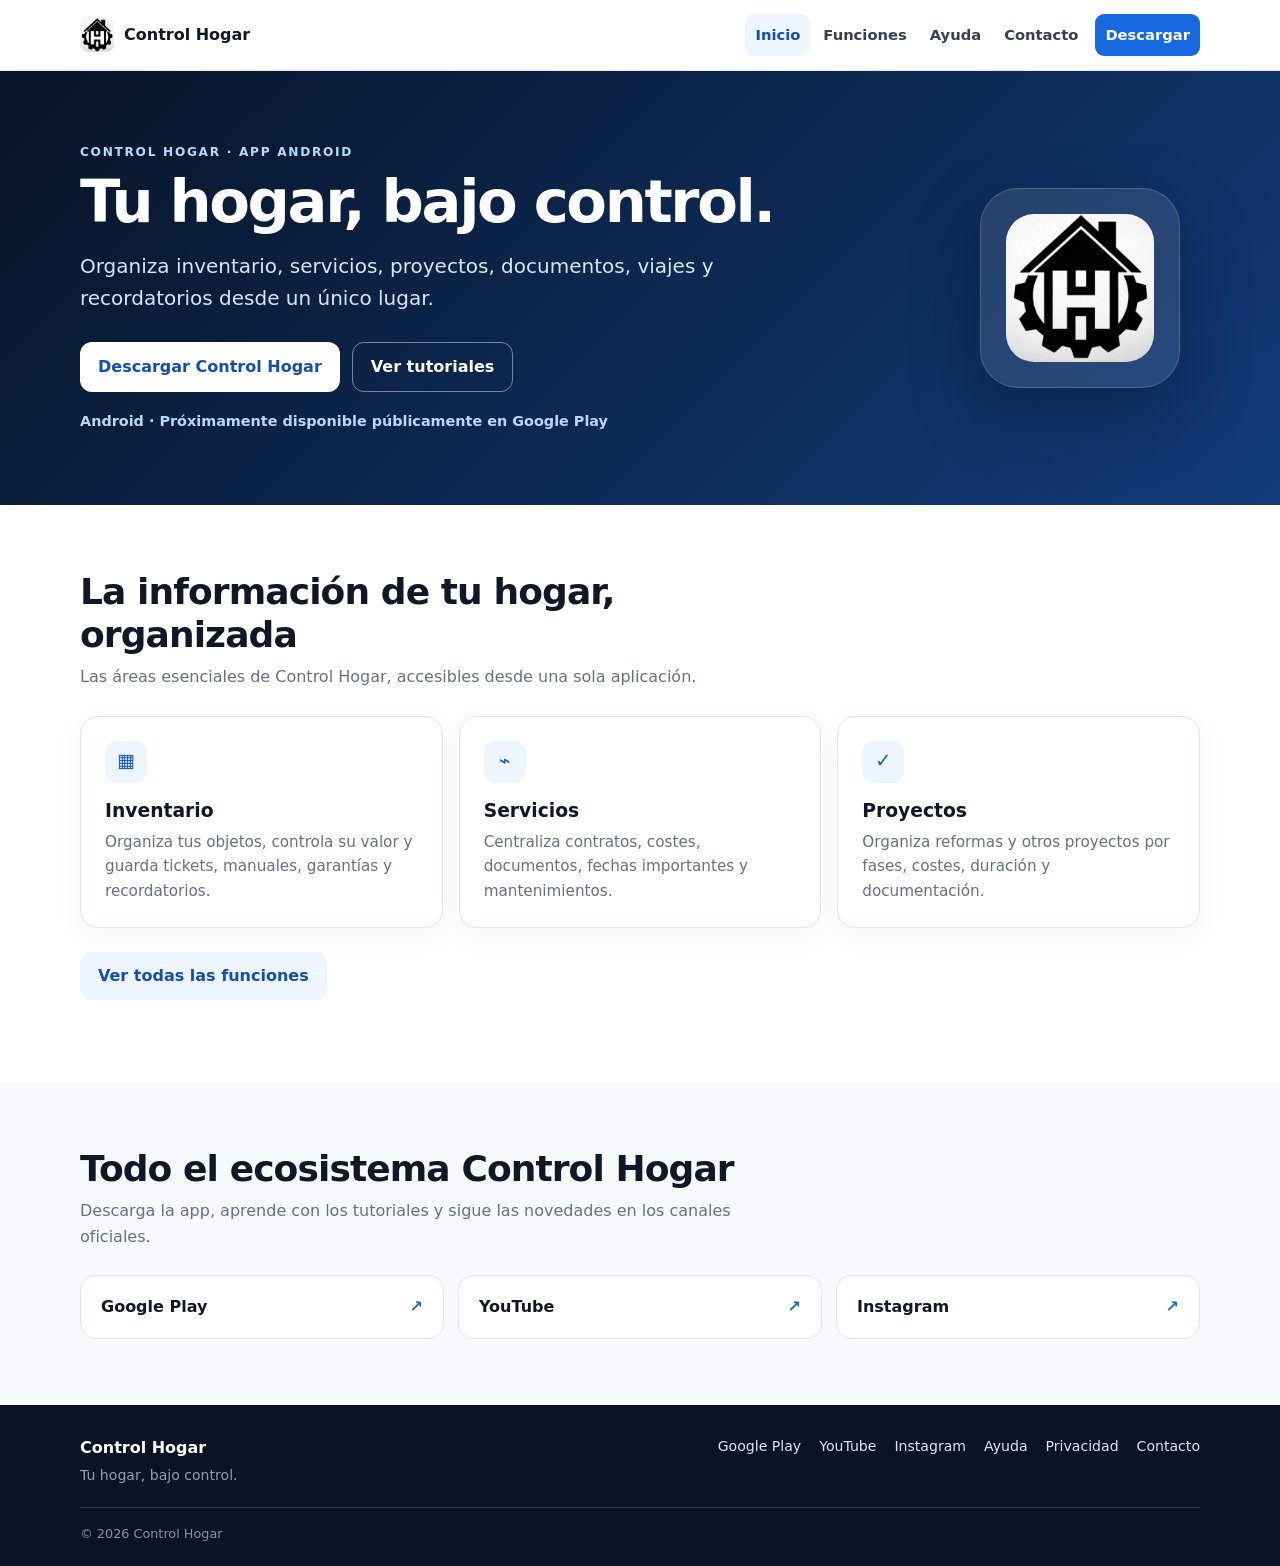
==== commit 04b6b22d: "Mejora la presentación y calidad técnica de la web" ====
--- a/index.html
+++ b/index.html
@@ -1 +1,64 @@
-<!doctype html><html lang="es"><head><meta charset="utf-8"><meta name="viewport" content="width=device-width,initial-scale=1"><meta name="description" content="Control Hogar, la app Android para organizar la información de tu hogar."><title>Control Hogar · Tu hogar, bajo control</title><link rel="stylesheet" href="styles.css?v=4"></head><body><header class="site-header"><div class="wrap header-inner"><a class="brand" href="index.html" aria-label="Control Hogar, ir al inicio"><img class="brand-logo" src="logo-control-hogar.jpg" alt=""><span>Control Hogar</span></a><nav class="site-nav" aria-label="Navegación principal"><a href="index.html" aria-current="page">Inicio</a><a href="funciones.html">Funciones</a><a href="ayuda.html">Ayuda y tutoriales</a><a href="contacto.html">Contacto</a><a href="descargar.html" class="nav-download">Descargar</a></nav></div></header><main><section class="page-hero"><div class="wrap home-hero-inner"><div><div class="eyebrow">Control Hogar</div><h1>Tu hogar, bajo control.</h1><p>El centro oficial de información, ayuda y descarga de Control Hogar.</p></div><img class="hero-logo" src="logo-control-hogar.jpg" alt="Logotipo de Control Hogar"></div></section><div class="wrap content"><div class="grid"><section class="card"><h2>¿Necesitas ayuda?</h2><p class="muted">Consulta las guías y tutoriales de la aplicación.</p><a class="button" href="ayuda.html">Abrir ayuda</a></section><section class="card"><h2>Conoce la aplicación</h2><p class="muted">Descubre las áreas principales de Control Hogar.</p><a class="button button-secondary" href="funciones.html">Ver funciones</a></section></div></div></main><footer class="site-footer"><div class="wrap"><div class="footer-grid"><div><h2>Control Hogar</h2><p>Tu hogar, bajo control.</p></div><div><h3>Explora</h3><div class="footer-links"><a href="funciones.html">Funciones</a><a href="ayuda.html">Ayuda y tutoriales</a><a href="descargar.html">Descargar</a><a href="privacidad.html">Privacidad</a></div></div><div><h3>Síguenos</h3><div class="footer-links"><a href="https://www.youtube.com/@ControlHogar" target="_blank" rel="noopener noreferrer">YouTube</a><a href="https://www.instagram.com/controlhogarapp/" target="_blank" rel="noopener noreferrer">Instagram</a><a href="contacto.html">Contacto</a></div></div></div><div class="footer-bottom">© 2026 Control Hogar</div></div></footer></body></html>
+<!doctype html>
+<html lang="es">
+<head>
+  <meta charset="utf-8">
+  <meta name="viewport" content="width=device-width,initial-scale=1">
+  <title>Control Hogar · Tu hogar, bajo control</title>
+  <meta name="description" content="Organiza inventario, servicios, proyectos, documentos, viajes y recordatorios desde la app Android Control Hogar.">
+  <link rel="canonical" href="https://controlhogarapp.github.io/">
+  <link rel="icon" type="image/jpeg" href="logo-control-hogar.jpg">
+  <meta property="og:type" content="website">
+  <meta property="og:locale" content="es_ES">
+  <meta property="og:site_name" content="Control Hogar">
+  <meta property="og:title" content="Control Hogar · Tu hogar, bajo control">
+  <meta property="og:description" content="Organiza la información importante de tu hogar desde un único lugar.">
+  <meta property="og:url" content="https://controlhogarapp.github.io/">
+  <meta property="og:image" content="https://controlhogarapp.github.io/logo-control-hogar.jpg">
+  <meta name="twitter:card" content="summary">
+  <meta name="twitter:title" content="Control Hogar · Tu hogar, bajo control">
+  <meta name="twitter:description" content="Organiza la información importante de tu hogar desde un único lugar.">
+  <link rel="stylesheet" href="styles.css?v=5">
+  <script type="application/ld+json">{"@context":"https://schema.org","@graph":[{"@type":"SoftwareApplication","name":"Control Hogar","operatingSystem":"Android","applicationCategory":"ProductivityApplication","description":"Aplicación Android para organizar inventario, servicios, proyectos, documentos, viajes y recordatorios del hogar.","url":"https://controlhogarapp.github.io/","downloadUrl":"https://play.google.com/store/apps/details?id=com.controlhogar.app","image":"https://controlhogarapp.github.io/logo-control-hogar.jpg"},{"@type":"Organization","name":"Control Hogar","url":"https://controlhogarapp.github.io/","logo":"https://controlhogarapp.github.io/logo-control-hogar.jpg","sameAs":["https://www.youtube.com/@ControlHogar","https://www.instagram.com/controlhogarapp/"]}]}</script>
+  <meta name="twitter:image" content="https://controlhogarapp.github.io/logo-control-hogar.jpg">
+</head>
+<body>
+  <header class="site-header">
+    <div class="wrap header-inner">
+      <a class="brand" href="index.html" aria-label="Control Hogar, ir al inicio"><img class="brand-logo" src="logo-control-hogar.jpg" alt="" width="34" height="34"><span>Control Hogar</span></a>
+      <nav class="site-nav" aria-label="Navegación principal"><a href="index.html" aria-current="page">Inicio</a><a href="funciones.html">Funciones</a><a href="ayuda.html">Ayuda</a><a href="contacto.html">Contacto</a><a href="descargar.html" class="nav-download">Descargar</a></nav>
+    </div>
+  </header>
+  <main>
+    <section class="page-hero home-hero">
+      <div class="wrap home-hero-inner">
+        <div class="home-hero-copy">
+          <div class="eyebrow">Control Hogar · App Android</div>
+          <h1>Tu hogar, bajo control.</h1>
+          <p class="hero-lead">Organiza inventario, servicios, proyectos, documentos, viajes y recordatorios desde un único lugar.</p>
+          <div class="hero-actions"><a class="button button-light" href="https://play.google.com/store/apps/details?id=com.controlhogar.app" target="_blank" rel="noopener noreferrer">Descargar Control Hogar</a><a class="button button-outline" href="ayuda.html">Ver tutoriales</a></div>
+          <div class="hero-platform" aria-label="Disponible para Android">Android · Próximamente disponible públicamente en Google Play</div>
+        </div>
+        <div class="hero-logo-shell"><img class="hero-logo" src="logo-control-hogar.jpg" alt="Logotipo de Control Hogar" width="148" height="148"></div>
+      </div>
+    </section>
+    <section class="section section-white" aria-labelledby="home-functions-title">
+      <div class="wrap">
+        <div class="section-heading"><h2 id="home-functions-title">La información de tu hogar, organizada</h2><p class="muted">Las áreas esenciales de Control Hogar, accesibles desde una sola aplicación.</p></div>
+        <div class="feature-grid">
+          <article class="card feature-card"><div class="feature-icon" aria-hidden="true">▦</div><h3>Inventario</h3><p>Organiza tus objetos, controla su valor y guarda tickets, manuales, garantías y recordatorios.</p></article>
+          <article class="card feature-card"><div class="feature-icon" aria-hidden="true">⌁</div><h3>Servicios</h3><p>Centraliza contratos, costes, documentos, fechas importantes y mantenimientos.</p></article>
+          <article class="card feature-card"><div class="feature-icon" aria-hidden="true">✓</div><h3>Proyectos</h3><p>Organiza reformas y otros proyectos por fases, costes, duración y documentación.</p></article>
+        </div>
+        <p class="section-cta"><a class="button button-secondary" href="funciones.html">Ver todas las funciones</a></p>
+      </div>
+    </section>
+    <section class="section" aria-labelledby="ecosystem-title">
+      <div class="wrap">
+        <div class="section-heading"><h2 id="ecosystem-title">Todo el ecosistema Control Hogar</h2><p class="muted">Descarga la app, aprende con los tutoriales y sigue las novedades en los canales oficiales.</p></div>
+        <div class="ecosystem-strip"><a class="ecosystem-link" href="https://play.google.com/store/apps/details?id=com.controlhogar.app" target="_blank" rel="noopener noreferrer">Google Play <span aria-hidden="true">↗</span></a><a class="ecosystem-link" href="https://www.youtube.com/@ControlHogar" target="_blank" rel="noopener noreferrer">YouTube <span aria-hidden="true">↗</span></a><a class="ecosystem-link" href="https://www.instagram.com/controlhogarapp/" target="_blank" rel="noopener noreferrer">Instagram <span aria-hidden="true">↗</span></a></div>
+      </div>
+    </section>
+  </main>
+  <footer class="site-footer"><div class="wrap"><div class="footer-inner"><div class="footer-brand"><h2>Control Hogar</h2><p>Tu hogar, bajo control.</p></div><nav class="footer-links" aria-label="Enlaces del pie"><a href="https://play.google.com/store/apps/details?id=com.controlhogar.app" target="_blank" rel="noopener noreferrer">Google Play</a><a href="https://www.youtube.com/@ControlHogar" target="_blank" rel="noopener noreferrer">YouTube</a><a href="https://www.instagram.com/controlhogarapp/" target="_blank" rel="noopener noreferrer">Instagram</a><a href="ayuda.html">Ayuda</a><a href="privacidad.html">Privacidad</a><a href="contacto.html">Contacto</a></nav></div><div class="footer-bottom">© 2026 Control Hogar</div></div></footer>
+</body>
+</html>
--- a/styles.css
+++ b/styles.css
@@ -1 +1,164 @@
-:root{font-family:Inter,ui-sans-serif,system-ui,-apple-system,BlinkMacSystemFont,"Segoe UI",sans-serif;color:#172033;background:#f7f9fc;line-height:1.65;--blue:#1769e0;--ink:#101828;--muted:#667085;--line:#dfe6ef;--surface:#fff;--soft:#edf5ff}*{box-sizing:border-box}html{scroll-behavior:smooth}body{margin:0}img{max-width:100%}a{color:#175cd3}.wrap{width:min(1120px,calc(100% - 40px));margin-inline:auto}.site-header{background:#fff;border-bottom:1px solid var(--line);position:sticky;top:0;z-index:20}.header-inner{min-height:72px;display:flex;align-items:center;justify-content:space-between;gap:28px}.brand{display:inline-flex;align-items:center;gap:11px;color:var(--ink);font-weight:800;text-decoration:none;white-space:nowrap}.brand-logo{width:34px;height:34px;display:block;border-radius:8px;object-fit:cover}.site-nav{display:flex;align-items:center;gap:4px}.site-nav a{color:#344054;text-decoration:none;font-size:.93rem;font-weight:650;padding:9px 10px;border-radius:9px}.site-nav a:hover,.site-nav a[aria-current="page"]{background:var(--soft);color:#124fae}.site-nav .nav-download{background:var(--blue);color:#fff;margin-left:4px}.site-nav .nav-download:hover,.site-nav .nav-download[aria-current="page"]{background:#1258bd;color:#fff}.page-hero{background:linear-gradient(135deg,#071426,#123b7a);color:#fff;padding:58px 0}.page-hero .wrap{max-width:1120px}.home-hero-inner{display:grid;grid-template-columns:minmax(0,1fr) auto;gap:48px;align-items:center}.hero-logo{width:clamp(104px,12vw,160px);aspect-ratio:1;border-radius:24px;box-shadow:0 18px 42px rgba(0,0,0,.26);outline:1px solid rgba(255,255,255,.18)}.eyebrow{color:#b9d8ff;font-size:.78rem;font-weight:800;letter-spacing:.14em;text-transform:uppercase}.page-hero h1{font-size:clamp(2.15rem,6vw,3.65rem);line-height:1.08;letter-spacing:-.035em;margin:.5rem 0 1rem}.page-hero p{max-width:680px;color:#d7e7ff;font-size:1.08rem;margin:0}.content{padding:38px 0 72px}.content-narrow{max-width:820px}.section-heading{margin:0 0 20px}.section-heading h2{font-size:clamp(1.55rem,4vw,2.15rem);line-height:1.2;margin:0 0 6px}.section-heading p{margin:0}.card{background:var(--surface);border:1px solid var(--line);border-radius:18px;padding:24px;margin:16px 0;box-shadow:0 8px 30px rgba(15,23,42,.045)}.grid{display:grid;grid-template-columns:repeat(2,minmax(0,1fr));gap:16px}.grid .card{margin:0}.card h2,.card h3{color:var(--ink);line-height:1.25;margin-top:0}.muted{color:var(--muted)}.small{font-size:.88rem}.steps{padding-left:1.25rem}.steps li{margin:.55rem 0}.button{display:inline-flex;align-items:center;justify-content:center;border-radius:11px;padding:11px 17px;font-weight:750;text-decoration:none;background:var(--blue);color:#fff}.button:hover{background:#1258bd}.button-secondary{background:var(--soft);color:#124fae}.button-secondary:hover{background:#dbeaff}.tutorial-grid{display:grid;grid-template-columns:repeat(3,minmax(0,1fr));gap:16px;margin-bottom:48px}.tutorial-card{display:flex;flex-direction:column;min-height:230px;margin:0}.tutorial-card .button{margin-top:auto;align-self:flex-start}.tutorial-number{display:inline-flex;align-items:center;gap:8px;color:#175cd3;font-size:.76rem;font-weight:800;letter-spacing:.09em;text-transform:uppercase}.tutorial-number::before{content:"";width:8px;height:8px;border-radius:50%;background:#2885f3}.tutorial-card.is-upcoming{background:#fbfcfe;box-shadow:none}.tutorial-card.is-upcoming .tutorial-number{color:#667085}.tutorial-card.is-upcoming .tutorial-number::before{background:#98a2b3}.guide-list{display:grid;gap:14px}.video-frame{position:relative;aspect-ratio:16/9;background:#071426;border-radius:18px;overflow:hidden;box-shadow:0 12px 40px rgba(7,20,38,.18)}.video-frame iframe{position:absolute;inset:0;width:100%;height:100%;border:0}.tutorial-layout{display:grid;grid-template-columns:minmax(0,1.45fr) minmax(280px,.75fr);gap:24px;align-items:start}.tutorial-summary{margin-top:0}.tutorial-summary li{margin:.65rem 0}.back-link{display:inline-flex;margin-bottom:18px;font-weight:700;text-decoration:none}.site-footer{background:#0b1424;color:#cbd5e1;padding:44px 0 26px}.footer-grid{display:grid;grid-template-columns:1.25fr 1fr 1fr;gap:36px}.site-footer h2,.site-footer h3{color:#fff;margin:0 0 12px;font-size:1rem}.site-footer p{margin:.35rem 0;color:#9eacc0}.footer-links{display:grid;gap:7px}.site-footer a{color:#d7e7ff;text-decoration:none}.site-footer a:hover{text-decoration:underline}.footer-bottom{border-top:1px solid #27364c;margin-top:30px;padding-top:20px;color:#8492a7;font-size:.84rem}code{background:#eef2f6;border-radius:5px;padding:2px 5px}@media(max-width:860px){.header-inner{align-items:flex-start;flex-direction:column;gap:8px;padding-block:13px}.site-header{position:static}.site-nav{width:100%;overflow-x:auto;padding-bottom:4px}.site-nav a{white-space:nowrap}.tutorial-grid{grid-template-columns:repeat(2,minmax(0,1fr))}.tutorial-layout{grid-template-columns:1fr}.footer-grid{grid-template-columns:1fr 1fr}}@media(max-width:640px){.wrap{width:min(100% - 28px,1120px)}.grid,.tutorial-grid{grid-template-columns:1fr}.home-hero-inner{grid-template-columns:1fr;gap:28px}.hero-logo{width:96px;grid-row:1}.page-hero{padding:42px 0}.content{padding-top:22px}.card{padding:20px}.tutorial-card{min-height:0}.footer-grid{grid-template-columns:1fr;gap:24px}.site-nav a{padding:8px 9px;font-size:.89rem}}
+:root {
+  font-family: Inter, ui-sans-serif, system-ui, -apple-system, BlinkMacSystemFont, "Segoe UI", sans-serif;
+  color: #172033;
+  background: #f7f9fc;
+  line-height: 1.6;
+  --blue: #1769e0;
+  --blue-dark: #0b367d;
+  --ink: #101828;
+  --muted: #667085;
+  --line: #dfe6ef;
+  --surface: #fff;
+  --soft: #edf5ff;
+  --shadow: 0 14px 38px rgba(15, 23, 42, .07);
+}
+
+* { box-sizing: border-box; }
+html { scroll-behavior: smooth; }
+body { margin: 0; overflow-x: hidden; }
+img, iframe { max-width: 100%; }
+a { color: #175cd3; }
+a:focus-visible, button:focus-visible { outline: 3px solid #f5b942; outline-offset: 3px; }
+.wrap { width: min(1120px, calc(100% - 40px)); margin-inline: auto; }
+.content-narrow { max-width: 820px; }
+.muted { color: var(--muted); }
+.small { font-size: .88rem; }
+
+.site-header { background: rgba(255,255,255,.97); border-bottom: 1px solid var(--line); position: sticky; top: 0; z-index: 20; backdrop-filter: blur(12px); }
+.header-inner { min-height: 70px; display: flex; align-items: center; justify-content: space-between; gap: 24px; }
+.brand { display: inline-flex; align-items: center; gap: 10px; color: var(--ink); font-weight: 800; text-decoration: none; white-space: nowrap; }
+.brand-logo { width: 34px; height: 34px; display: block; border-radius: 8px; object-fit: cover; }
+.site-nav { display: flex; align-items: center; gap: 3px; }
+.site-nav a { color: #344054; text-decoration: none; font-size: .92rem; font-weight: 680; padding: 9px 10px; border-radius: 9px; }
+.site-nav a:hover, .site-nav a[aria-current="page"] { background: var(--soft); color: #124fae; }
+.site-nav .nav-download { background: var(--blue); color: #fff; margin-left: 4px; }
+.site-nav .nav-download:hover, .site-nav .nav-download[aria-current="page"] { background: #1258bd; color: #fff; }
+
+.page-hero { background: linear-gradient(135deg, #071426, #123b7a); color: #fff; padding: 62px 0; }
+.eyebrow { color: #b9d8ff; font-size: .76rem; font-weight: 820; letter-spacing: .14em; text-transform: uppercase; }
+.page-hero h1 { font-size: clamp(2.15rem, 5.5vw, 3.7rem); line-height: 1.06; letter-spacing: -.04em; margin: .55rem 0 1rem; }
+.page-hero p { max-width: 700px; color: #d7e7ff; font-size: clamp(1rem, 2vw, 1.18rem); margin: 0; }
+.home-hero { padding: 72px 0; }
+.home-hero-inner { display: grid; grid-template-columns: minmax(0, 1fr) 220px; gap: 56px; align-items: center; }
+.home-hero-copy { max-width: 760px; }
+.home-hero .hero-lead { font-size: clamp(1.05rem, 2vw, 1.25rem); }
+.hero-actions { display: flex; flex-wrap: wrap; gap: 12px; margin-top: 28px; }
+.hero-logo-shell { width: 200px; aspect-ratio: 1; display: grid; place-items: center; border-radius: 38px; background: rgba(255,255,255,.1); border: 1px solid rgba(255,255,255,.18); box-shadow: 0 28px 70px rgba(0,0,0,.26); }
+.hero-logo { width: 148px; height: 148px; border-radius: 28px; object-fit: cover; }
+.hero-platform { display: inline-flex; align-items: center; gap: 8px; margin-top: 18px; color: #b9d8ff; font-size: .9rem; font-weight: 700; }
+
+.button { display: inline-flex; align-items: center; justify-content: center; min-height: 46px; border-radius: 12px; padding: 11px 18px; font-weight: 760; text-decoration: none; background: var(--blue); color: #fff; }
+.button:hover { background: #1258bd; }
+.button-light { background: #fff; color: #124fae; }
+.button-light:hover { background: #eaf3ff; }
+.button-outline { color: #fff; background: transparent; border: 1px solid rgba(255,255,255,.45); }
+.button-outline:hover { background: rgba(255,255,255,.1); }
+.button-secondary { background: var(--soft); color: #124fae; }
+.button-secondary:hover { background: #dbeaff; }
+
+.content { padding: 46px 0 76px; }
+.section { padding: 66px 0; }
+.section-white { background: #fff; }
+.section-heading { max-width: 690px; margin: 0 0 26px; }
+.section-heading h2 { font-size: clamp(1.6rem, 4vw, 2.25rem); line-height: 1.18; letter-spacing: -.025em; margin: 0 0 8px; color: var(--ink); }
+.section-heading p { margin: 0; }
+.section-cta { margin-top: 24px; }
+
+.card { background: var(--surface); border: 1px solid var(--line); border-radius: 18px; padding: 24px; margin: 16px 0; box-shadow: 0 8px 30px rgba(15,23,42,.045); }
+.card h2, .card h3 { color: var(--ink); line-height: 1.25; margin-top: 0; }
+.grid { display: grid; grid-template-columns: repeat(2, minmax(0,1fr)); gap: 16px; }
+.grid .card { margin: 0; }
+.feature-grid { display: grid; grid-template-columns: repeat(3, minmax(0,1fr)); gap: 16px; }
+.feature-card { margin: 0; transition: transform .18s ease, box-shadow .18s ease; }
+.feature-card:hover { transform: translateY(-3px); box-shadow: var(--shadow); }
+.feature-icon { width: 42px; height: 42px; display: grid; place-items: center; margin-bottom: 16px; border-radius: 12px; background: var(--soft); color: #175cd3; font-size: 1.2rem; font-weight: 850; }
+.feature-card h3 { margin-bottom: 8px; }
+.feature-card p { margin: 0; color: var(--muted); font-size: .95rem; }
+.ecosystem-strip { display: grid; grid-template-columns: repeat(3, 1fr); gap: 14px; }
+.ecosystem-link { display: flex; align-items: center; justify-content: space-between; gap: 12px; padding: 18px 20px; border: 1px solid var(--line); border-radius: 15px; background: #fff; color: var(--ink); text-decoration: none; font-weight: 760; }
+.ecosystem-link:hover { border-color: #9bc4fb; background: #f7fbff; }
+.ecosystem-link span { color: var(--blue); }
+
+.tutorial-grid { display: grid; grid-template-columns: repeat(3,minmax(0,1fr)); gap: 16px; margin-bottom: 52px; }
+.tutorial-card { display: flex; flex-direction: column; min-height: 230px; margin: 0; }
+.tutorial-card .button { margin-top: auto; align-self: flex-start; }
+.tutorial-number { display: inline-flex; align-items: center; gap: 8px; color: #175cd3; font-size: .76rem; font-weight: 820; letter-spacing: .09em; text-transform: uppercase; }
+.tutorial-number::before { content: ""; width: 8px; height: 8px; border-radius: 50%; background: #2885f3; }
+.tutorial-card.is-upcoming { background: #fbfcfe; box-shadow: none; }
+.tutorial-card.is-upcoming .tutorial-number { color: #667085; }
+.tutorial-card.is-upcoming .tutorial-number::before { background: #98a2b3; }
+.support-grid { display: grid; grid-template-columns: repeat(3,minmax(0,1fr)); gap: 16px; margin-bottom: 52px; }
+.support-card { margin: 0; }
+.support-card p { margin-bottom: 0; }
+.steps { padding-left: 1.25rem; }
+.steps li { margin: .55rem 0; }
+
+.tutorial-page { max-width: 1000px; }
+.tutorial-layout { display: grid; grid-template-columns: minmax(260px, 380px) minmax(0,1fr); gap: 34px; align-items: start; }
+.video-column { display: grid; justify-items: center; }
+.video-frame { position: relative; width: min(100%, 360px); aspect-ratio: 9 / 16; background: #071426; border-radius: 22px; overflow: hidden; box-shadow: 0 18px 48px rgba(7,20,38,.2); }
+.video-frame iframe { position: absolute; inset: 0; width: 100%; height: 100%; border: 0; }
+.video-direct { margin: 14px 0 0; text-align: center; }
+.tutorial-summary { margin-top: 0; padding-left: 1.25rem; }
+.tutorial-summary li { margin: .68rem 0; }
+.back-link { display: inline-flex; margin-bottom: 22px; font-weight: 740; text-decoration: none; }
+.tutorial-nav { display: flex; justify-content: space-between; gap: 14px; margin-top: 26px; }
+.tutorial-nav-placeholder { color: var(--muted); font-size: .9rem; }
+
+.download-panel { display: grid; grid-template-columns: 1fr auto; gap: 28px; align-items: center; }
+.status-note { display: inline-flex; gap: 8px; align-items: center; padding: 7px 11px; margin-bottom: 12px; background: #fff7e8; border: 1px solid #f4d49c; border-radius: 999px; color: #854d0e; font-size: .82rem; font-weight: 750; }
+.contact-actions { display: flex; flex-wrap: wrap; gap: 12px; }
+
+.site-footer { background: #0b1424; color: #cbd5e1; padding: 30px 0 22px; }
+.footer-inner { display: flex; justify-content: space-between; gap: 30px; align-items: flex-start; }
+.footer-brand h2 { color: #fff; margin: 0 0 4px; font-size: 1rem; }
+.footer-brand p { margin: 0; color: #8fa0b7; font-size: .88rem; }
+.footer-links { display: flex; flex-wrap: wrap; justify-content: flex-end; gap: 8px 18px; }
+.site-footer a { color: #d7e7ff; text-decoration: none; font-size: .88rem; }
+.site-footer a:hover { text-decoration: underline; }
+.footer-bottom { border-top: 1px solid #27364c; margin-top: 20px; padding-top: 16px; color: #8492a7; font-size: .8rem; }
+code { background: #eef2f6; border-radius: 5px; padding: 2px 5px; }
+
+@media (max-width: 900px) {
+  .header-inner { align-items: flex-start; flex-direction: column; gap: 8px; padding-block: 12px; }
+  .site-header { position: static; }
+  .site-nav { width: 100%; flex-wrap: wrap; }
+  .site-nav a { flex: 1 1 auto; text-align: center; }
+  .site-nav .nav-download { margin-left: 0; }
+  .feature-grid, .tutorial-grid, .support-grid { grid-template-columns: repeat(2,minmax(0,1fr)); }
+  .home-hero-inner { grid-template-columns: minmax(0,1fr) 170px; gap: 34px; }
+  .hero-logo-shell { width: 164px; border-radius: 30px; }
+  .hero-logo { width: 120px; height: 120px; border-radius: 23px; }
+  .tutorial-layout { grid-template-columns: 310px minmax(0,1fr); }
+}
+
+@media (max-width: 640px) {
+  .wrap { width: min(100% - 28px,1120px); }
+  .header-inner { gap: 10px; }
+  .site-nav { display: grid; grid-template-columns: repeat(3,minmax(0,1fr)); gap: 6px; }
+  .site-nav a { padding: 9px 7px; font-size: .86rem; border: 1px solid transparent; }
+  .site-nav .nav-download { grid-column: auto; }
+  .page-hero, .home-hero { padding: 44px 0; }
+  .home-hero-inner { grid-template-columns: 1fr; gap: 28px; }
+  .hero-logo-shell { grid-row: 1; width: 112px; border-radius: 23px; }
+  .hero-logo { width: 82px; height: 82px; border-radius: 17px; }
+  .hero-actions { display: grid; }
+  .button { width: 100%; }
+  .content { padding: 28px 0 58px; }
+  .section { padding: 48px 0; }
+  .grid, .feature-grid, .tutorial-grid, .support-grid, .ecosystem-strip { grid-template-columns: 1fr; }
+  .card { padding: 20px; }
+  .tutorial-card { min-height: 0; }
+  .tutorial-card .button { width: auto; }
+  .tutorial-layout { grid-template-columns: 1fr; gap: 26px; }
+  .video-frame { width: min(100%, 330px); }
+  .download-panel { grid-template-columns: 1fr; }
+  .download-panel .button { width: 100%; }
+  .footer-inner { flex-direction: column; gap: 18px; }
+  .footer-links { justify-content: flex-start; gap: 8px 16px; }
+}
+
+@media (prefers-reduced-motion: reduce) {
+  html { scroll-behavior: auto; }
+  .feature-card { transition: none; }
+}
